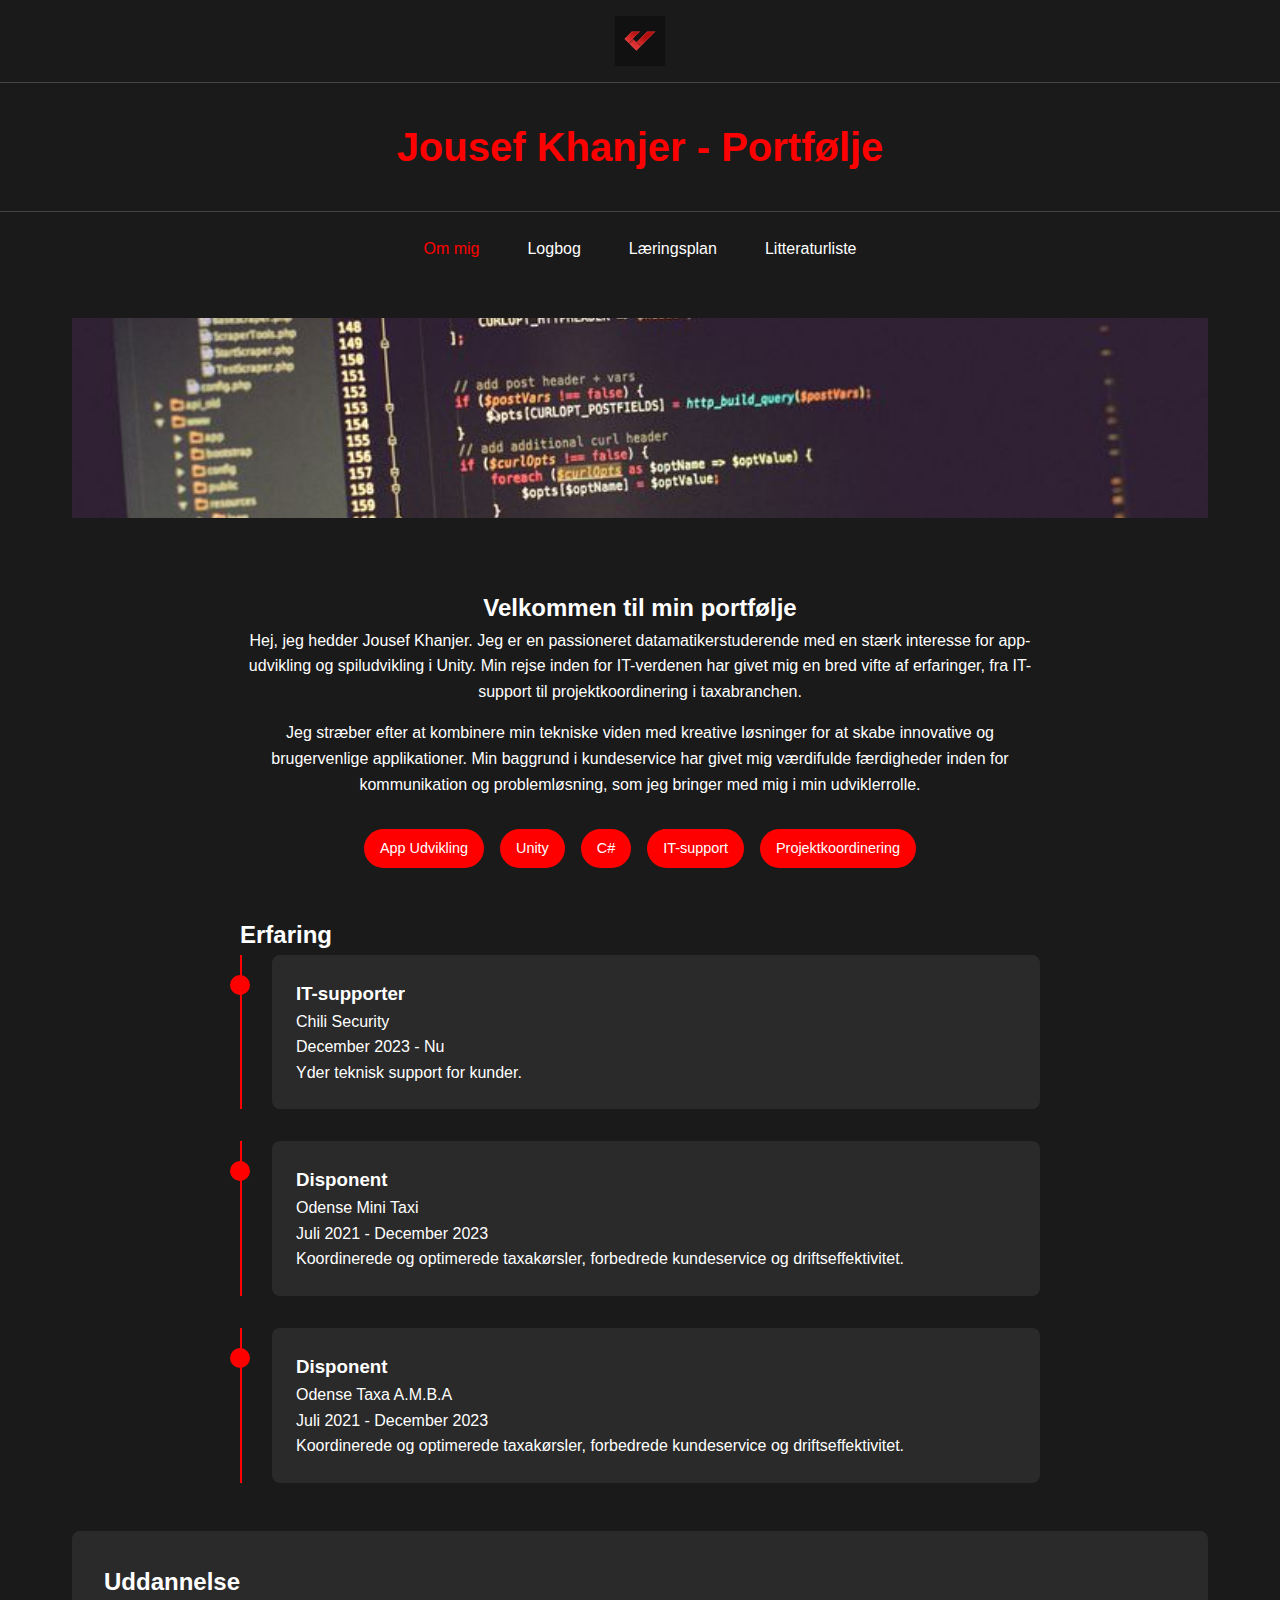
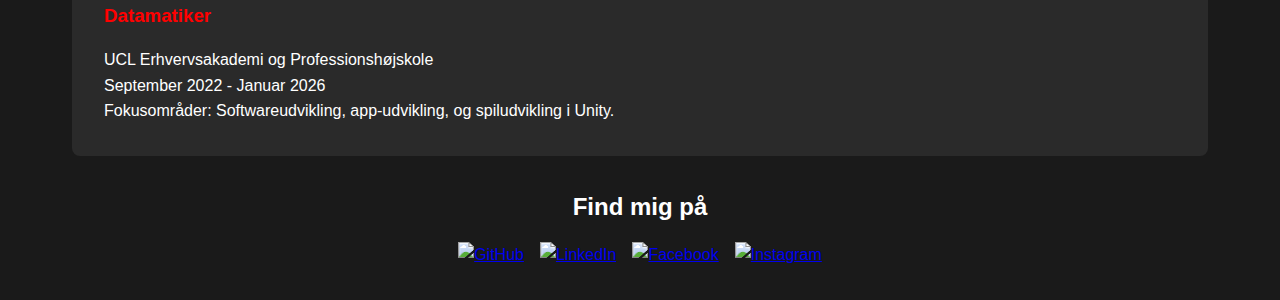
==== index.html @ c381869a "Update to HTML, CSS & JS" ====
<!DOCTYPE html>
<html lang="da">
<head>
    <meta charset="UTF-8">
    <meta name="viewport" content="width=device-width, initial-scale=1.0">
    <title>Jousef Khanjer - Portfølje</title>
    <link rel="stylesheet" href="styles.css">
</head>
<body>
    <header>
        <img src="images/JooMooLogo2.png" alt="V5 Logo" class="logo">
    </header>

    <h1 class="portfolio-title">Jousef Khanjer - Portfølje</h1>

    <nav>
        <a href="index.html" class="tab-btn active">Om mig</a>
        <a href="logbog.html" class="tab-btn">Logbog</a>
        <a href="laeringsplan.html" class="tab-btn">Læringsplan</a>
        <a href="litteraturliste.html" class="tab-btn">Litteraturliste</a>
    </nav>

    <main>
        <section id="om-mig" class="tab-content active">
            <img src="images/header-image.jpg" alt="Om mig header" class="header-image">
            
            <div class="introduction">
                <h2>Velkommen til min portfølje</h2>
                <p>Hej, jeg hedder Jousef Khanjer. Jeg er en passioneret datamatikerstuderende med en stærk interesse for app-udvikling og spiludvikling i Unity. Min rejse inden for IT-verdenen har givet mig en bred vifte af erfaringer, fra IT-support til projektkoordinering i taxabranchen.</p>
                <p>Jeg stræber efter at kombinere min tekniske viden med kreative løsninger for at skabe innovative og brugervenlige applikationer. Min baggrund i kundeservice har givet mig værdifulde færdigheder inden for kommunikation og problemløsning, som jeg bringer med mig i min udviklerrolle.</p>
                
                <div class="skills-list">
                    <span class="skill-tag">App Udvikling</span>
                    <span class="skill-tag">Unity</span>
                    <span class="skill-tag">C#</span>
                    <span class="skill-tag">IT-support</span>
                    <span class="skill-tag">Projektkoordinering</span>
                </div>
            </div>

            <div class="experience-timeline">
                <h2>Erfaring</h2>
                
                <div class="timeline-item">
                    <div class="timeline-content">
                        <h3>IT-supporter</h3>
                        <p>Chili Security</p>
                        <p>December 2023 - Nu</p>
                        <p>Yder teknisk support for kunder.</p>
                    </div>
                </div>

                <div class="timeline-item">
                    <div class="timeline-content">
                        <h3>Disponent</h3>
                        <p>Odense Mini Taxi</p>
                        <p>Juli 2021 - December 2023</p>
                        <p>Koordinerede og optimerede taxakørsler, forbedrede kundeservice og driftseffektivitet.</p>
                    </div>
                </div>

                <div class="timeline-item">
                    <div class="timeline-content">
                        <h3>Disponent</h3>
                        <p>Odense Taxa A.M.B.A</p>
                        <p>Juli 2021 - December 2023</p>
                        <p>Koordinerede og optimerede taxakørsler, forbedrede kundeservice og driftseffektivitet.</p>
                    </div>
                </div>
            </div>

            <div class="education-card">
                <h2>Uddannelse</h2>
                <h3>Datamatiker</h3>
                <p>UCL Erhvervsakademi og Professionshøjskole</p>
                <p>September 2022 - Januar 2026</p>
                <p>Fokusområder: Softwareudvikling, app-udvikling, og spiludvikling i Unity.</p>
            </div>

            <div id="social-links">
                <h2>Find mig på</h2>
                <div class="social-icons">
                    <a href="https://github.com" target="_blank"><img src="images/github-logo.jpeg" alt="GitHub"></a>
                    <a href="https://linkedin.com" target="_blank"><img src="images/linkedin-logo.jpeg" alt="LinkedIn"></a>
                    <a href="https://facebook.com" target="_blank"><img src="images/facebook-logo.jpeg" alt="Facebook"></a>
                    <a href="https://instagram.com" target="_blank"><img src="images/instagram-logo.jpeg" alt="Instagram"></a>
                </div>
            </div>
        </section>
    </main>

    <script src="script.js"></script>
</body>
</html>
---- styles.css ----
:root {
    --primary-color: #ff0000;
    --text-color: #fff;
    --bg-color: #1a1a1a;
    --nav-hover: #2a2a2a;
    --border-color: #444;
  }
  
  * {
    margin: 0;
    padding: 0;
    box-sizing: border-box;
  }
  
  body {
    font-family: "Arial", sans-serif;
    background-color: var(--bg-color);
    color: var(--text-color);
    line-height: 1.6;
  }
  
  /* Header Styles */
  header {
    padding: 1rem;
    display: flex;
    justify-content: center;
    align-items: center;
    border-bottom: 1px solid var(--border-color);
  }
  
  .logo {
    height: 50px;
    width: auto;
  }
  
  /* Navigation Styles */
  nav {
    display: flex;
    gap: 1rem;
    padding: 1rem;
    justify-content: center;
    background-color: var(--bg-color);
  }
  
  nav a {
    padding: 0.5rem 1rem;
    text-decoration: none;
    color: var(--text-color);
    transition: 0.3s;
  }
  
  nav a:hover {
    background-color: var(--nav-hover);
  }
  
  nav a.active {
    color: var(--primary-color);
  }
  
  /* Content Styles */
  .tab-content {
    display: none;
    padding: 2rem;
    max-width: 1200px;
    margin: 0 auto;
  }
  
  .tab-content.active {
    display: block;
  }
  
  .header-image {
    width: 100%;
    height: 200px;
    object-fit: cover;
    margin-bottom: 2rem;
  }
  
  /* Logbog Styles */
  .logbog-container {
    display: grid;
    grid-template-columns: 1fr 1px 1fr;
    gap: 2rem;
  }
  
  .divider {
    background-color: var(--border-color);
  }
  
  .sprint-container {
    display: flex;
    flex-wrap: wrap;
    justify-content: center;
    gap: 2rem;
    padding: 2rem;
  }
  
  .sprint-box {
    width: 200px;
    text-align: center;
    padding: 1.5rem;
    border-radius: 8px;
    box-shadow: 0 2px 8px rgba(0, 0, 0, 0.1);
    background-color: var(--nav-hover);
  }
  
  .sprint-box img {
    width: 100%;
    height: 120px;
    object-fit: cover;
    border-radius: 4px;
    margin-bottom: 1rem;
  }
  
  .sprint-box p {
    color: var(--text-color);
    margin-top: 0.5rem;
    font-size: 0.9rem;
  }
  
  /* Experience Timeline */
  .experience-timeline {
    max-width: 800px;
    margin: 3rem auto;
  }
  
  .timeline-item {
    display: grid;
    grid-template-columns: 1fr;
    gap: 1rem;
    margin-bottom: 2rem;
    padding-left: 2rem;
    position: relative;
  }
  
  .timeline-item::before {
    content: "";
    position: absolute;
    left: 0;
    top: 0;
    bottom: 0;
    width: 2px;
    background-color: var(--primary-color);
  }
  
  .timeline-content {
    background-color: var(--nav-hover);
    padding: 1.5rem;
    border-radius: 8px;
  }
  
  .timeline-content::before {
    content: "";
    position: absolute;
    left: -10px;
    top: 20px;
    width: 20px;
    height: 20px;
    background-color: var(--primary-color);
    border-radius: 50%;
  }
  
  /* Education Card */
  .education-card {
    background-color: var(--nav-hover);
    padding: 2rem;
    border-radius: 8px;
    margin: 2rem 0;
  }
  
  .education-card h3 {
    color: var(--primary-color);
    margin-bottom: 1rem;
  }
  
  /* Portfolio Title */
  .portfolio-title {
    text-align: center;
    padding: 2rem 0;
    font-size: 2.5rem;
    color: var(--primary-color);
    background-color: var(--bg-color);
    border-bottom: 1px solid var(--border-color);
  }
  
  /* Introduction */
  .introduction {
    max-width: 800px;
    margin: 2rem auto;
    text-align: center;
  }
  
  .introduction p {
    margin-bottom: 1rem;
  }
  
  .skills-list {
    display: flex;
    flex-wrap: wrap;
    justify-content: center;
    gap: 1rem;
    margin-top: 2rem;
  }
  
  .skill-tag {
    background-color: var(--primary-color);
    color: white;
    padding: 0.5rem 1rem;
    border-radius: 20px;
    font-size: 0.9rem;
  }
  
  /* Modal Styles */
  .modal {
    display: none;
    position: fixed;
    top: 0;
    left: 0;
    width: 100%;
    height: 100%;
    background-color: rgba(0, 0, 0, 0.5);
    justify-content: center;
    align-items: center;
  }
  
  .modal-content {
    background-color: var(--bg-color);
    padding: 2rem;
    border-radius: 8px;
    max-width: 500px;
    width: 90%;
    position: relative;
  }
  
  .close-modal {
    position: absolute;
    top: 1rem;
    right: 1rem;
    cursor: pointer;
    background: none;
    border: none;
    color: var(--text-color);
    font-size: 1.5rem;
  }
  
  /* Social Links Styles */
  #social-links {
    text-align: center;
    margin-top: 2rem;
  }
  
  .social-icons {
    display: flex;
    justify-content: center;
    gap: 1rem;
    margin-top: 1rem;
  }
  
  .social-icons img {
    width: 40px;
    height: 40px;
    transition: transform 0.3s;
  }
  
  .social-icons img:hover {
    transform: scale(1.1);
  }
  
  /* ... (keep existing styles) ... */

/* Logbog Styles */
.logbog-container {
    display: flex;
    gap: 2rem;
}

.logbog-section {
    flex: 1;
}

.logbog-divider {
    width: 1px;
    background-color: var(--border-color);
}

.sprint-container {
    display: grid;
    grid-template-columns: repeat(auto-fill, minmax(150px, 1fr));
    gap: 1rem;
    margin-top: 1rem;
}

.sprint-box {
    background-color: var(--nav-hover);
    padding: 1rem;
    border-radius: 4px;
    text-align: center;
    cursor: pointer;
    transition: all 0.3s ease;
}

.sprint-box:hover {
    transform: translateY(-5px);
    box-shadow: 0 5px 15px rgba(0, 0, 0, 0.3);
}

.sprint-box h3 {
    margin-bottom: 0.5rem;
}

/* Modal Styles */
.modal {
    display: none;
    position: fixed;
    z-index: 1;
    left: 0;
    top: 0;
    width: 100%;
    height: 100%;
    background-color: rgba(0, 0, 0, 0.5);
}

.modal-content {
    background-color: var(--bg-color);
    margin: 15% auto;
    padding: 20px;
    border: 1px solid var(--border-color);
    width: 80%;
    max-width: 600px;
}

.close-modal {
    color: var(--text-color);
    float: right;
    font-size: 28px;
    font-weight: bold;
    cursor: pointer;
}

.close-modal:hover {
    color: var(--primary-color);
}
  
:root {
    --primary-color: #ff0000;
    --text-color: #fff;
    --bg-color: #1a1a1a;
    --nav-hover: #2a2a2a;
    --border-color: #444;
}

* {
    margin: 0;
    padding: 0;
    box-sizing: border-box;
}

body {
    font-family: "Arial", sans-serif;
    background-color: var(--bg-color);
    color: var(--text-color);
    line-height: 1.6;
}

/* Header Styles */
header {
    padding: 1rem;
    display: flex;
    justify-content: center;
    align-items: center;
    border-bottom: 1px solid var(--border-color);
}

.logo {
    height: 50px;
    width: auto;
}

/* Navigation Styles */
nav {
    display: flex;
    gap: 1rem;
    padding: 1rem;
    justify-content: center;
    background-color: var(--bg-color);
}

nav a {
    padding: 0.5rem 1rem;
    text-decoration: none;
    color: var(--text-color);
    transition: 0.3s;
}

nav a:hover {
    background-color: var(--nav-hover);
}

nav a.active {
    color: var(--primary-color);
}

/* Content Styles */
.tab-content {
    display: none;
    padding: 2rem;
    max-width: 1200px;
    margin: 0 auto;
}

.tab-content.active {
    display: block;
}

.header-image {
    width: 100%;
    height: 200px;
    object-fit: cover;
    margin-bottom: 2rem;
}

/* Logbog Styles */
.logbog-container {
    display: flex;
    gap: 2rem;
}

.logbog-section {
    flex: 1;
}

.logbog-divider {
    width: 1px;
    background-color: var(--border-color);
}

.sprint-container {
    display: grid;
    grid-template-columns: repeat(auto-fill, minmax(150px, 1fr));
    gap: 1rem;
    margin-top: 1rem;
}

.sprint-box {
    background-color: var(--nav-hover);
    padding: 1rem;
    border-radius: 4px;
    text-align: center;
    cursor: pointer;
    transition: all 0.3s ease;
}

.sprint-box:hover {
    transform: translateY(-5px);
    box-shadow: 0 5px 15px rgba(0, 0, 0, 0.3);
}

.sprint-box h3 {
    margin-bottom: 0.5rem;
}

/* Modal Styles */
.modal {
    display: none;
    position: fixed;
    z-index: 1;
    left: 0;
    top: 0;
    width: 100%;
    height: 100%;
    background-color: rgba(0, 0, 0, 0.5);
}

.modal-content {
    background-color: var(--bg-color);
    margin: 15% auto;
    padding: 20px;
    border: 1px solid var(--border-color);
    width: 80%;
    max-width: 600px;
}

.close-modal {
    color: var(--text-color);
    float: right;
    font-size: 28px;
    font-weight: bold;
    cursor: pointer;
}

.close-modal:hover {
    color: var(--primary-color);
}

/* Portfolio Title */
.portfolio-title {
    text-align: center;
    padding: 2rem 0;
    font-size: 2.5rem;
    color: var(--primary-color);
    background-color: var(--bg-color);
    border-bottom: 1px solid var(--border-color);
}

/* Keep other existing styles */
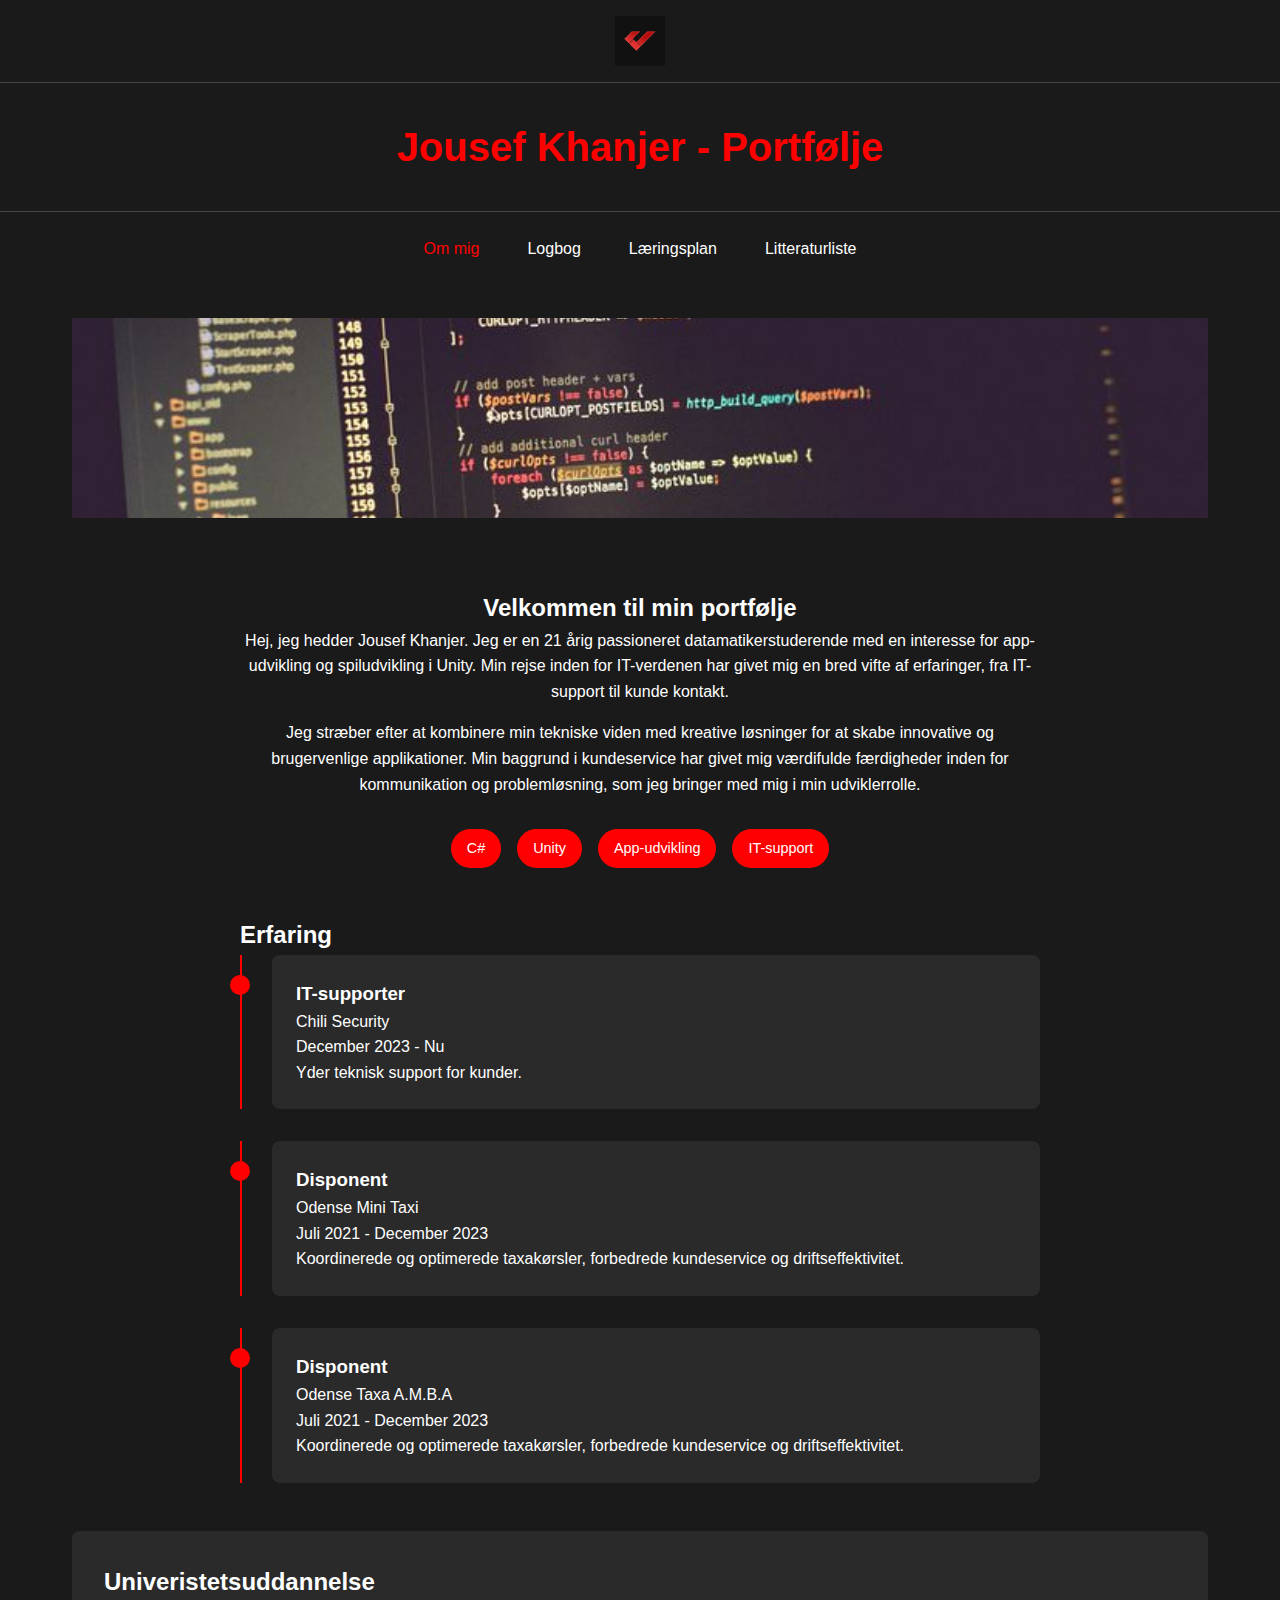
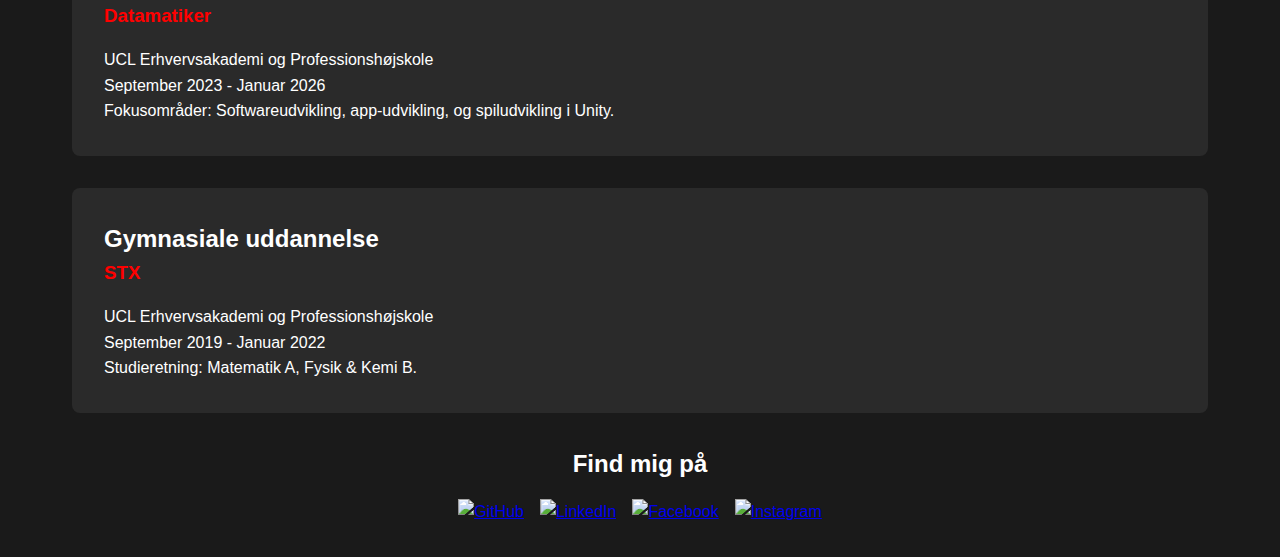
==== commit 88d76f1a: "Updated index" ====
--- a/index.html
+++ b/index.html
@@ -26,15 +26,14 @@
             
             <div class="introduction">
                 <h2>Velkommen til min portfølje</h2>
-                <p>Hej, jeg hedder Jousef Khanjer. Jeg er en passioneret datamatikerstuderende med en stærk interesse for app-udvikling og spiludvikling i Unity. Min rejse inden for IT-verdenen har givet mig en bred vifte af erfaringer, fra IT-support til projektkoordinering i taxabranchen.</p>
+                <p>Hej, jeg hedder Jousef Khanjer. Jeg er en 21 årig passioneret datamatikerstuderende med en interesse for app-udvikling og spiludvikling i Unity. Min rejse inden for IT-verdenen har givet mig en bred vifte af erfaringer, fra IT-support til kunde kontakt.</p>
                 <p>Jeg stræber efter at kombinere min tekniske viden med kreative løsninger for at skabe innovative og brugervenlige applikationer. Min baggrund i kundeservice har givet mig værdifulde færdigheder inden for kommunikation og problemløsning, som jeg bringer med mig i min udviklerrolle.</p>
                 
                 <div class="skills-list">
-                    <span class="skill-tag">App Udvikling</span>
+                    <span class="skill-tag">C#</span>
                     <span class="skill-tag">Unity</span>
-                    <span class="skill-tag">C#</span>
+                    <span class="skill-tag">App-udvikling</span>
                     <span class="skill-tag">IT-support</span>
-                    <span class="skill-tag">Projektkoordinering</span>
                 </div>
             </div>
 
@@ -70,11 +69,19 @@
             </div>
 
             <div class="education-card">
-                <h2>Uddannelse</h2>
+                <h2>Univeristetsuddannelse</h2>
                 <h3>Datamatiker</h3>
                 <p>UCL Erhvervsakademi og Professionshøjskole</p>
-                <p>September 2022 - Januar 2026</p>
+                <p>September 2023 - Januar 2026</p>
                 <p>Fokusområder: Softwareudvikling, app-udvikling, og spiludvikling i Unity.</p>
+            </div>
+
+			<div class="education-card">
+                <h2>Gymnasiale uddannelse</h2>
+                <h3>STX</h3>
+                <p>UCL Erhvervsakademi og Professionshøjskole</p>
+                <p>September 2019 - Januar 2022</p>
+                <p>Studieretning: Matematik A, Fysik & Kemi B.</p>
             </div>
 
             <div id="social-links">
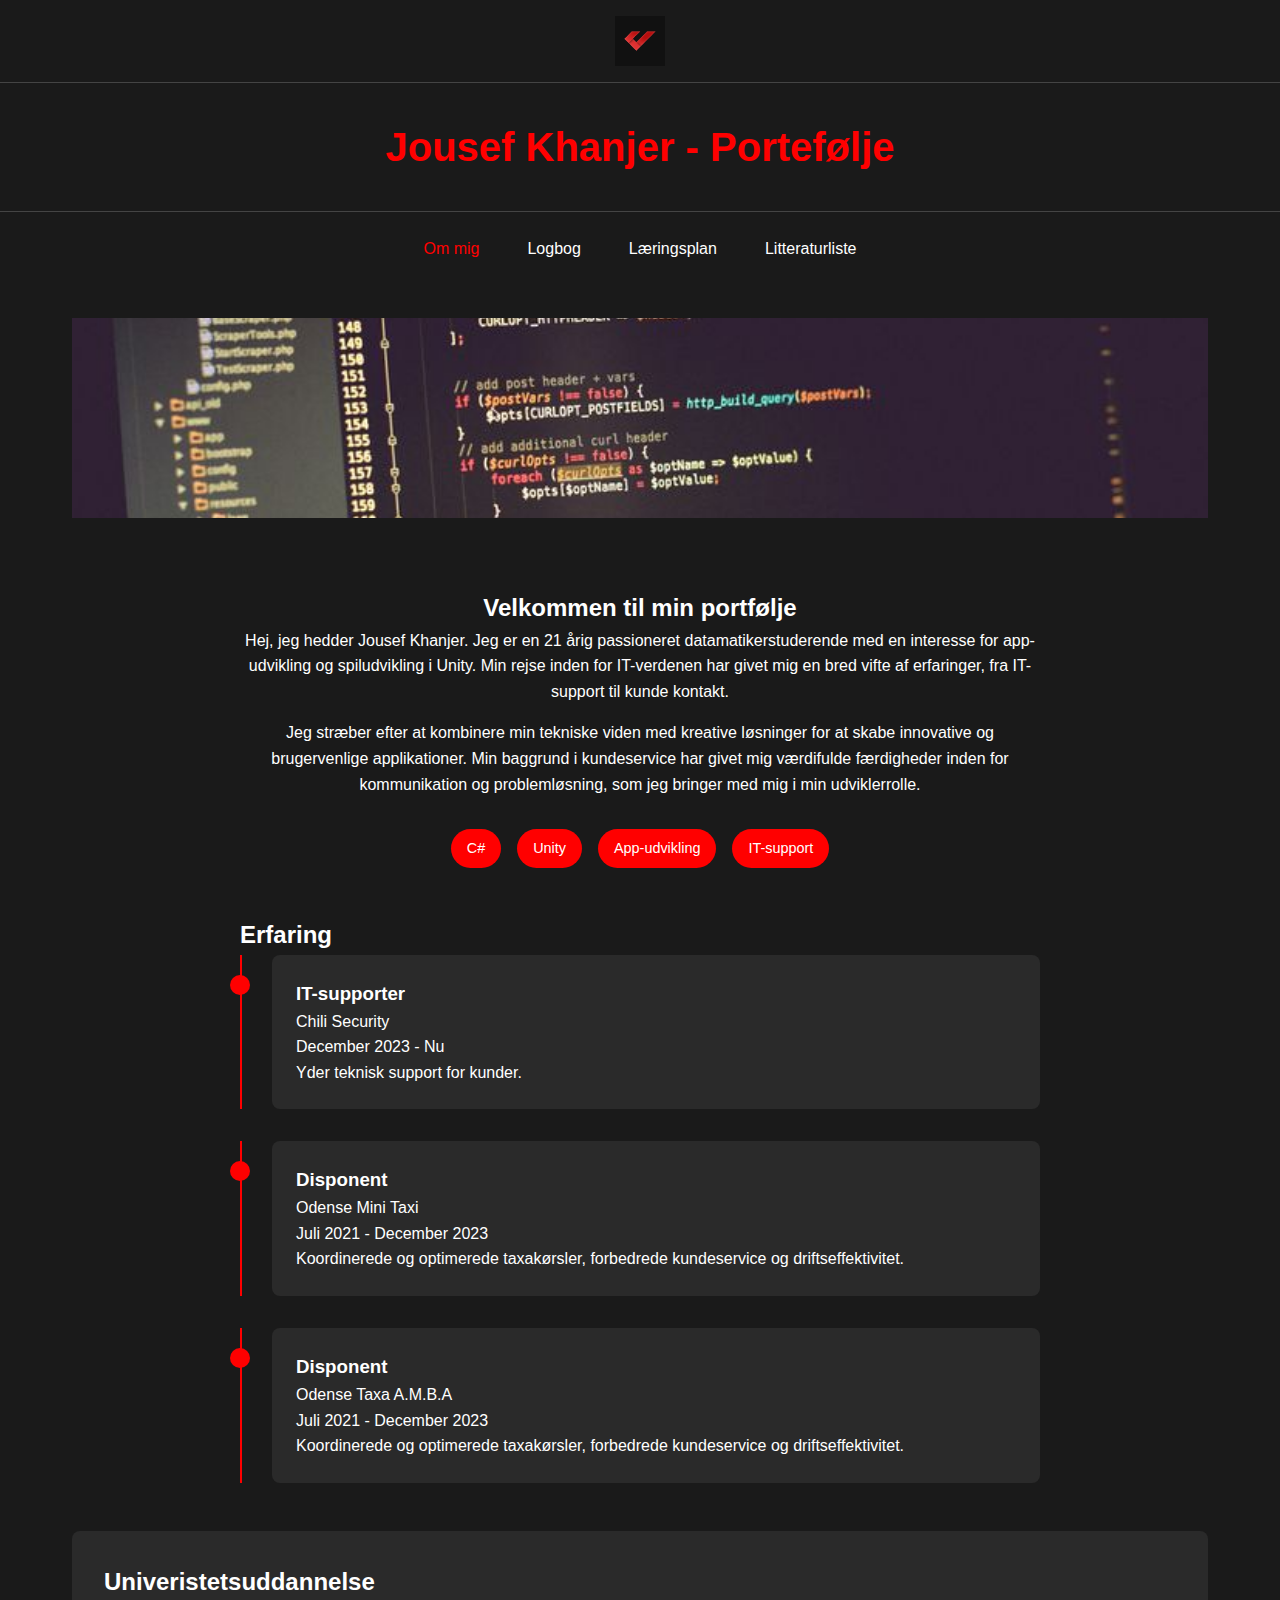
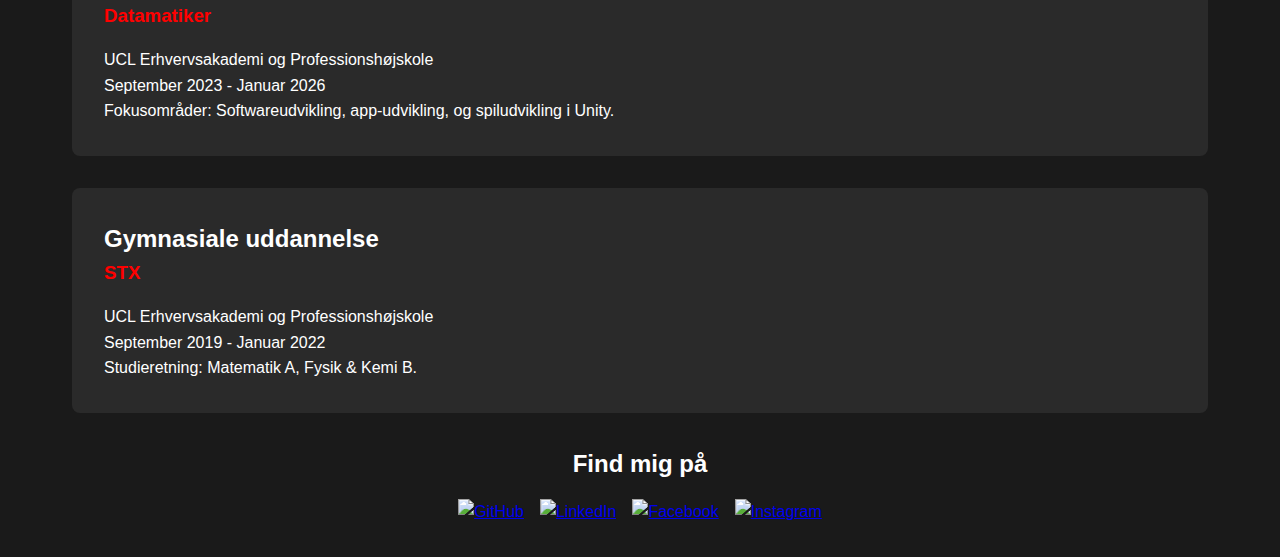
==== commit 7e070570: "Edits" ====
--- a/index.html
+++ b/index.html
@@ -3,7 +3,6 @@
 <head>
     <meta charset="UTF-8">
     <meta name="viewport" content="width=device-width, initial-scale=1.0">
-    <title>Jousef Khanjer - Portfølje</title>
     <link rel="stylesheet" href="styles.css">
 </head>
 <body>
@@ -11,7 +10,7 @@
         <img src="images/JooMooLogo2.png" alt="V5 Logo" class="logo">
     </header>
 
-    <h1 class="portfolio-title">Jousef Khanjer - Portfølje</h1>
+    <h1 class="portfolio-title">Jousef Khanjer - Portefølje</h1>
 
     <nav>
         <a href="index.html" class="tab-btn active">Om mig</a>
--- a/styles.css
+++ b/styles.css
@@ -19,45 +19,56 @@
     line-height: 1.6;
   }
   
-  /* Header Styles */
-  header {
-    padding: 1rem;
-    display: flex;
-    justify-content: center;
-    align-items: center;
-    border-bottom: 1px solid var(--border-color);
-  }
-  
-  .logo {
-    height: 50px;
-    width: auto;
-  }
-  
-  /* Navigation Styles */
-  nav {
-    display: flex;
-    gap: 1rem;
-    padding: 1rem;
-    justify-content: center;
-    background-color: var(--bg-color);
-  }
-  
-  nav a {
-    padding: 0.5rem 1rem;
-    text-decoration: none;
-    color: var(--text-color);
-    transition: 0.3s;
-  }
-  
-  nav a:hover {
-    background-color: var(--nav-hover);
-  }
-  
-  nav a.active {
-    color: var(--primary-color);
-  }
-  
-  /* Content Styles */
+
+/* Header Styles */
+header {
+  padding: 1rem;
+  display: flex;
+  justify-content: center;
+  align-items: center;
+  border-bottom: 1px solid var(--border-color);
+}
+
+.logo {
+  height: 50px;
+  width: auto;
+}
+
+/* Portfolio Title */
+.portfolio-title {
+  text-align: center;
+  padding: 2rem 0;
+  font-size: 2.5rem;
+  color: var(--primary-color);
+  background-color: var(--bg-color);
+  border-bottom: 1px solid var(--border-color);
+}
+
+/* Navigation Styles */
+nav {
+  display: flex;
+  gap: 1rem;
+  padding: 1rem;
+  justify-content: center;
+  background-color: var(--bg-color);
+}
+
+nav a {
+  padding: 0.5rem 1rem;
+  text-decoration: none;
+  color: var(--text-color);
+  transition: 0.3s;
+}
+
+nav a:hover {
+  background-color: var(--nav-hover);
+}
+
+nav a.active {
+  color: var(--primary-color);
+}
+ 
+/* Content Styles */
   .tab-content {
     display: none;
     padding: 2rem;
@@ -76,47 +87,32 @@
     margin-bottom: 2rem;
   }
   
-  /* Logbog Styles */
-  .logbog-container {
-    display: grid;
-    grid-template-columns: 1fr 1px 1fr;
-    gap: 2rem;
-  }
-  
-  .divider {
-    background-color: var(--border-color);
-  }
-  
-  .sprint-container {
-    display: flex;
-    flex-wrap: wrap;
-    justify-content: center;
-    gap: 2rem;
-    padding: 2rem;
-  }
-  
-  .sprint-box {
-    width: 200px;
-    text-align: center;
-    padding: 1.5rem;
-    border-radius: 8px;
-    box-shadow: 0 2px 8px rgba(0, 0, 0, 0.1);
-    background-color: var(--nav-hover);
-  }
-  
-  .sprint-box img {
-    width: 100%;
-    height: 120px;
-    object-fit: cover;
-    border-radius: 4px;
-    margin-bottom: 1rem;
-  }
-  
-  .sprint-box p {
-    color: var(--text-color);
-    margin-top: 0.5rem;
-    font-size: 0.9rem;
-  }
+    /* Introduction */
+    .introduction {
+      max-width: 800px;
+      margin: 2rem auto;
+      text-align: center;
+    }
+    
+    .introduction p {
+      margin-bottom: 1rem;
+    }
+    
+    .skills-list {
+      display: flex;
+      flex-wrap: wrap;
+      justify-content: center;
+      gap: 1rem;
+      margin-top: 2rem;
+    }
+    
+    .skill-tag {
+      background-color: var(--primary-color);
+      color: white;
+      padding: 0.5rem 1rem;
+      border-radius: 20px;
+      font-size: 0.9rem;
+    }
   
   /* Experience Timeline */
   .experience-timeline {
@@ -173,76 +169,6 @@
     margin-bottom: 1rem;
   }
   
-  /* Portfolio Title */
-  .portfolio-title {
-    text-align: center;
-    padding: 2rem 0;
-    font-size: 2.5rem;
-    color: var(--primary-color);
-    background-color: var(--bg-color);
-    border-bottom: 1px solid var(--border-color);
-  }
-  
-  /* Introduction */
-  .introduction {
-    max-width: 800px;
-    margin: 2rem auto;
-    text-align: center;
-  }
-  
-  .introduction p {
-    margin-bottom: 1rem;
-  }
-  
-  .skills-list {
-    display: flex;
-    flex-wrap: wrap;
-    justify-content: center;
-    gap: 1rem;
-    margin-top: 2rem;
-  }
-  
-  .skill-tag {
-    background-color: var(--primary-color);
-    color: white;
-    padding: 0.5rem 1rem;
-    border-radius: 20px;
-    font-size: 0.9rem;
-  }
-  
-  /* Modal Styles */
-  .modal {
-    display: none;
-    position: fixed;
-    top: 0;
-    left: 0;
-    width: 100%;
-    height: 100%;
-    background-color: rgba(0, 0, 0, 0.5);
-    justify-content: center;
-    align-items: center;
-  }
-  
-  .modal-content {
-    background-color: var(--bg-color);
-    padding: 2rem;
-    border-radius: 8px;
-    max-width: 500px;
-    width: 90%;
-    position: relative;
-  }
-  
-  .close-modal {
-    position: absolute;
-    top: 1rem;
-    right: 1rem;
-    cursor: pointer;
-    background: none;
-    border: none;
-    color: var(--text-color);
-    font-size: 1.5rem;
-  }
-  
   /* Social Links Styles */
   #social-links {
     text-align: center;
@@ -265,8 +191,6 @@
   .social-icons img:hover {
     transform: scale(1.1);
   }
-  
-  /* ... (keep existing styles) ... */
 
 /* Logbog Styles */
 .logbog-container {
@@ -289,217 +213,3 @@
     gap: 1rem;
     margin-top: 1rem;
 }
-
-.sprint-box {
-    background-color: var(--nav-hover);
-    padding: 1rem;
-    border-radius: 4px;
-    text-align: center;
-    cursor: pointer;
-    transition: all 0.3s ease;
-}
-
-.sprint-box:hover {
-    transform: translateY(-5px);
-    box-shadow: 0 5px 15px rgba(0, 0, 0, 0.3);
-}
-
-.sprint-box h3 {
-    margin-bottom: 0.5rem;
-}
-
-/* Modal Styles */
-.modal {
-    display: none;
-    position: fixed;
-    z-index: 1;
-    left: 0;
-    top: 0;
-    width: 100%;
-    height: 100%;
-    background-color: rgba(0, 0, 0, 0.5);
-}
-
-.modal-content {
-    background-color: var(--bg-color);
-    margin: 15% auto;
-    padding: 20px;
-    border: 1px solid var(--border-color);
-    width: 80%;
-    max-width: 600px;
-}
-
-.close-modal {
-    color: var(--text-color);
-    float: right;
-    font-size: 28px;
-    font-weight: bold;
-    cursor: pointer;
-}
-
-.close-modal:hover {
-    color: var(--primary-color);
-}
-  
-:root {
-    --primary-color: #ff0000;
-    --text-color: #fff;
-    --bg-color: #1a1a1a;
-    --nav-hover: #2a2a2a;
-    --border-color: #444;
-}
-
-* {
-    margin: 0;
-    padding: 0;
-    box-sizing: border-box;
-}
-
-body {
-    font-family: "Arial", sans-serif;
-    background-color: var(--bg-color);
-    color: var(--text-color);
-    line-height: 1.6;
-}
-
-/* Header Styles */
-header {
-    padding: 1rem;
-    display: flex;
-    justify-content: center;
-    align-items: center;
-    border-bottom: 1px solid var(--border-color);
-}
-
-.logo {
-    height: 50px;
-    width: auto;
-}
-
-/* Navigation Styles */
-nav {
-    display: flex;
-    gap: 1rem;
-    padding: 1rem;
-    justify-content: center;
-    background-color: var(--bg-color);
-}
-
-nav a {
-    padding: 0.5rem 1rem;
-    text-decoration: none;
-    color: var(--text-color);
-    transition: 0.3s;
-}
-
-nav a:hover {
-    background-color: var(--nav-hover);
-}
-
-nav a.active {
-    color: var(--primary-color);
-}
-
-/* Content Styles */
-.tab-content {
-    display: none;
-    padding: 2rem;
-    max-width: 1200px;
-    margin: 0 auto;
-}
-
-.tab-content.active {
-    display: block;
-}
-
-.header-image {
-    width: 100%;
-    height: 200px;
-    object-fit: cover;
-    margin-bottom: 2rem;
-}
-
-/* Logbog Styles */
-.logbog-container {
-    display: flex;
-    gap: 2rem;
-}
-
-.logbog-section {
-    flex: 1;
-}
-
-.logbog-divider {
-    width: 1px;
-    background-color: var(--border-color);
-}
-
-.sprint-container {
-    display: grid;
-    grid-template-columns: repeat(auto-fill, minmax(150px, 1fr));
-    gap: 1rem;
-    margin-top: 1rem;
-}
-
-.sprint-box {
-    background-color: var(--nav-hover);
-    padding: 1rem;
-    border-radius: 4px;
-    text-align: center;
-    cursor: pointer;
-    transition: all 0.3s ease;
-}
-
-.sprint-box:hover {
-    transform: translateY(-5px);
-    box-shadow: 0 5px 15px rgba(0, 0, 0, 0.3);
-}
-
-.sprint-box h3 {
-    margin-bottom: 0.5rem;
-}
-
-/* Modal Styles */
-.modal {
-    display: none;
-    position: fixed;
-    z-index: 1;
-    left: 0;
-    top: 0;
-    width: 100%;
-    height: 100%;
-    background-color: rgba(0, 0, 0, 0.5);
-}
-
-.modal-content {
-    background-color: var(--bg-color);
-    margin: 15% auto;
-    padding: 20px;
-    border: 1px solid var(--border-color);
-    width: 80%;
-    max-width: 600px;
-}
-
-.close-modal {
-    color: var(--text-color);
-    float: right;
-    font-size: 28px;
-    font-weight: bold;
-    cursor: pointer;
-}
-
-.close-modal:hover {
-    color: var(--primary-color);
-}
-
-/* Portfolio Title */
-.portfolio-title {
-    text-align: center;
-    padding: 2rem 0;
-    font-size: 2.5rem;
-    color: var(--primary-color);
-    background-color: var(--bg-color);
-    border-bottom: 1px solid var(--border-color);
-}
-
-/* Keep other existing styles */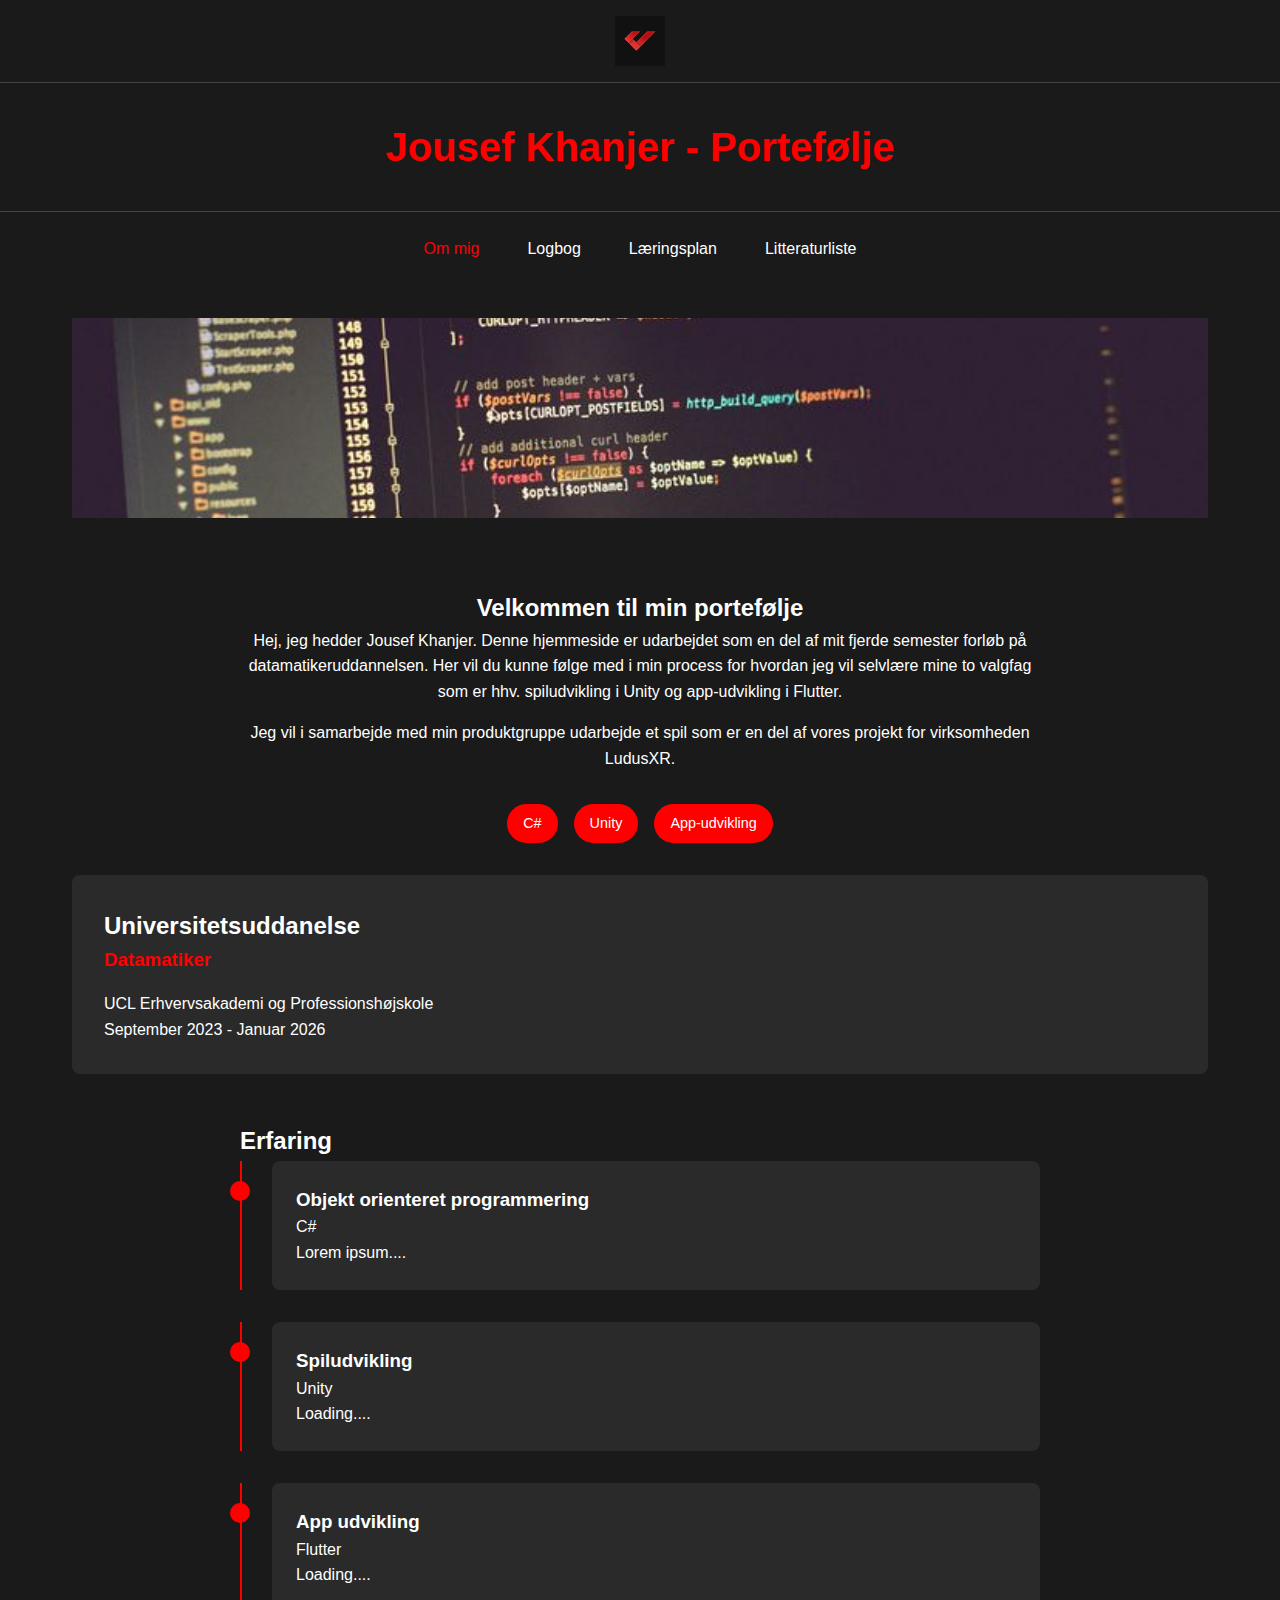
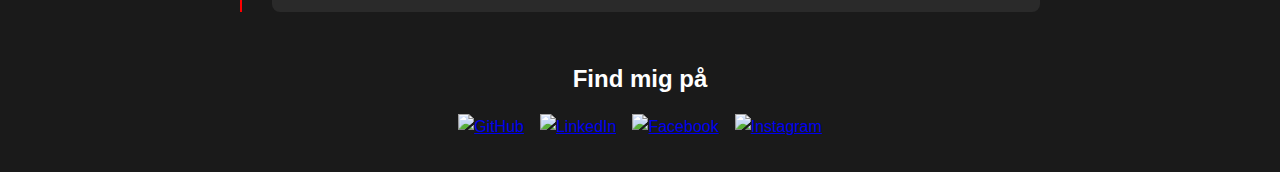
==== commit 8601f894: "Edit index.html" ====
--- a/index.html
+++ b/index.html
@@ -24,63 +24,49 @@
             <img src="images/header-image.jpg" alt="Om mig header" class="header-image">
             
             <div class="introduction">
-                <h2>Velkommen til min portfølje</h2>
-                <p>Hej, jeg hedder Jousef Khanjer. Jeg er en 21 årig passioneret datamatikerstuderende med en interesse for app-udvikling og spiludvikling i Unity. Min rejse inden for IT-verdenen har givet mig en bred vifte af erfaringer, fra IT-support til kunde kontakt.</p>
-                <p>Jeg stræber efter at kombinere min tekniske viden med kreative løsninger for at skabe innovative og brugervenlige applikationer. Min baggrund i kundeservice har givet mig værdifulde færdigheder inden for kommunikation og problemløsning, som jeg bringer med mig i min udviklerrolle.</p>
-                
+                <h2>Velkommen til min portefølje</h2>
+                <p>Hej, jeg hedder Jousef Khanjer. Denne hjemmeside er udarbejdet som en del af mit fjerde semester forløb på datamatikeruddannelsen. Her vil du kunne følge med i min process for hvordan jeg vil selvlære mine to valgfag som er hhv. spiludvikling i Unity og app-udvikling i Flutter.</p>
+                <p>Jeg vil i samarbejde med min produktgruppe udarbejde et spil som er en del af vores projekt for virksomheden LudusXR. </p>
+
                 <div class="skills-list">
                     <span class="skill-tag">C#</span>
                     <span class="skill-tag">Unity</span>
                     <span class="skill-tag">App-udvikling</span>
-                    <span class="skill-tag">IT-support</span>
                 </div>
             </div>
 
+            <div class="education-card">
+                <h2>Universitetsuddanelse</h2>
+                <h3>Datamatiker</h3>
+                <p>UCL Erhvervsakademi og Professionshøjskole</p>
+                <p>September 2023 - Januar 2026</p>
+            </div>
             <div class="experience-timeline">
                 <h2>Erfaring</h2>
                 
                 <div class="timeline-item">
                     <div class="timeline-content">
-                        <h3>IT-supporter</h3>
-                        <p>Chili Security</p>
-                        <p>December 2023 - Nu</p>
-                        <p>Yder teknisk support for kunder.</p>
+                        <h3>Objekt orienteret programmering</h3>
+                        <p>C#</p>
+                        <p>Lorem ipsum....</p>
                     </div>
                 </div>
 
                 <div class="timeline-item">
                     <div class="timeline-content">
-                        <h3>Disponent</h3>
-                        <p>Odense Mini Taxi</p>
-                        <p>Juli 2021 - December 2023</p>
-                        <p>Koordinerede og optimerede taxakørsler, forbedrede kundeservice og driftseffektivitet.</p>
+                        <h3>Spiludvikling</h3>
+                        <p>Unity</p>
+                        <p>Loading....</p>
                     </div>
                 </div>
 
                 <div class="timeline-item">
                     <div class="timeline-content">
-                        <h3>Disponent</h3>
-                        <p>Odense Taxa A.M.B.A</p>
-                        <p>Juli 2021 - December 2023</p>
-                        <p>Koordinerede og optimerede taxakørsler, forbedrede kundeservice og driftseffektivitet.</p>
+                        <h3>App udvikling</h3>
+                        <p>Flutter</p>
+                        <p>Loading....</p>
                     </div>
                 </div>
-            </div>
-
-            <div class="education-card">
-                <h2>Univeristetsuddannelse</h2>
-                <h3>Datamatiker</h3>
-                <p>UCL Erhvervsakademi og Professionshøjskole</p>
-                <p>September 2023 - Januar 2026</p>
-                <p>Fokusområder: Softwareudvikling, app-udvikling, og spiludvikling i Unity.</p>
-            </div>
-
-			<div class="education-card">
-                <h2>Gymnasiale uddannelse</h2>
-                <h3>STX</h3>
-                <p>UCL Erhvervsakademi og Professionshøjskole</p>
-                <p>September 2019 - Januar 2022</p>
-                <p>Studieretning: Matematik A, Fysik & Kemi B.</p>
             </div>
 
             <div id="social-links">
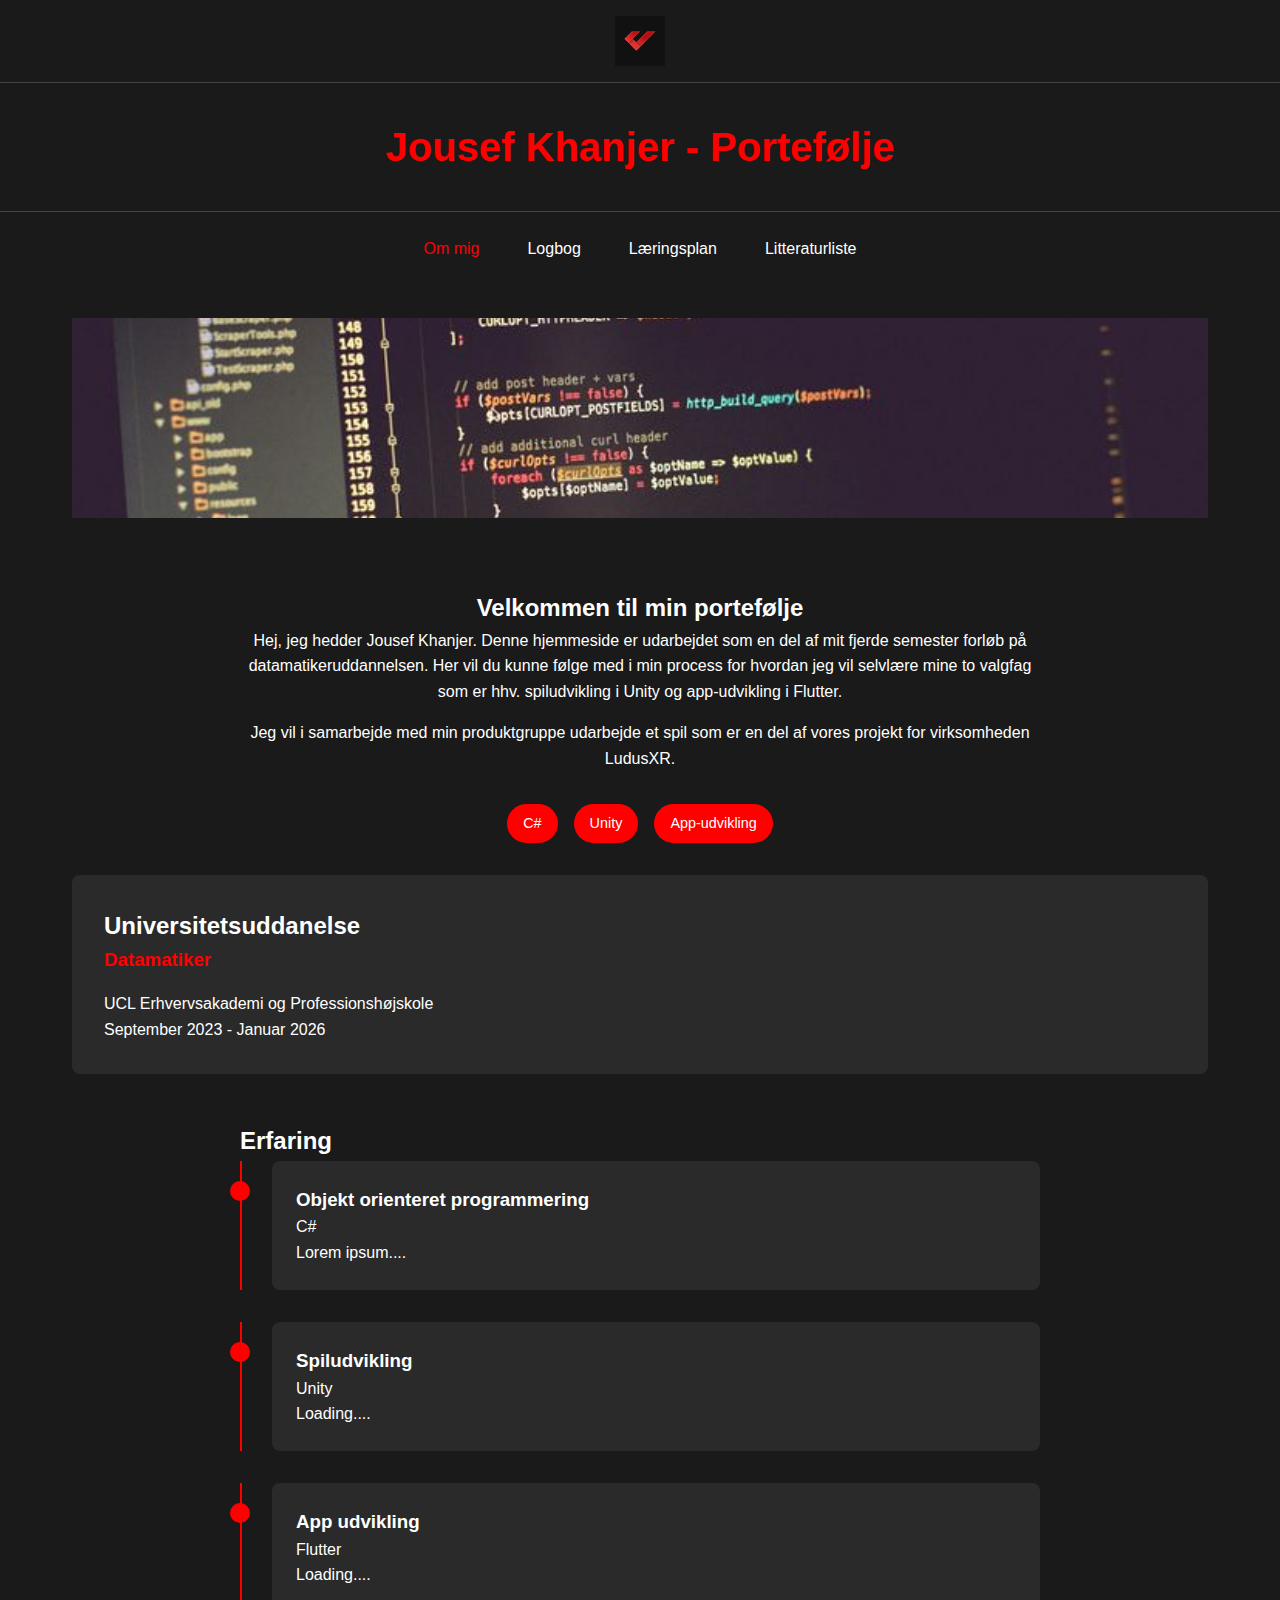
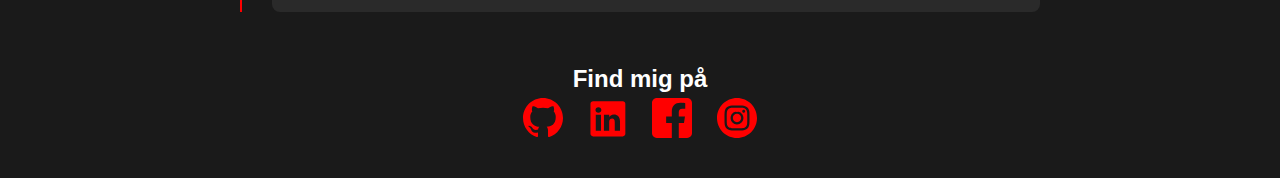
==== commit 677c0bc5: "Logbog, læringsmål og social links" ====
--- a/index.html
+++ b/index.html
@@ -72,10 +72,10 @@
             <div id="social-links">
                 <h2>Find mig på</h2>
                 <div class="social-icons">
-                    <a href="https://github.com" target="_blank"><img src="images/github-logo.jpeg" alt="GitHub"></a>
-                    <a href="https://linkedin.com" target="_blank"><img src="images/linkedin-logo.jpeg" alt="LinkedIn"></a>
-                    <a href="https://facebook.com" target="_blank"><img src="images/facebook-logo.jpeg" alt="Facebook"></a>
-                    <a href="https://instagram.com" target="_blank"><img src="images/instagram-logo.jpeg" alt="Instagram"></a>
+                    <a href="https://github.com" target="_blank"><img src="images/github-logo.svg" alt="GitHub"></a>
+                    <a href="https://linkedin.com" target="_blank"><img src="images/linkedin-logo.svg" alt="LinkedIn"></a>
+                    <a href="https://facebook.com" target="_blank"><img src="images/facebook-logo.svg" alt="Facebook"></a>
+                    <a href="https://instagram.com" target="_blank"><img src="images/instagram-logo.svg" alt="Instagram"></a>
                 </div>
             </div>
         </section>
--- a/styles.css
+++ b/styles.css
@@ -176,40 +176,120 @@
   }
   
   .social-icons {
-    display: flex;
-    justify-content: center;
-    gap: 1rem;
-    margin-top: 1rem;
+    text-align: center; /* Centrerer ikonerne */
+  }
+  
+  .social-icons a {
+    display: inline-block; /* Gør links (og dermed billeder) inline */
+    margin: 0 10px; /* Lidt afstand mellem ikonerne */
   }
   
   .social-icons img {
-    width: 40px;
-    height: 40px;
-    transition: transform 0.3s;
-  }
+    width: 40px; /* Justér størrelse efter behov */
+    height: auto;
+    filter: brightness(0) saturate(100%) invert(19%) sepia(99%) saturate(7434%) hue-rotate(359deg) brightness(100%) contrast(120%);
+  }  
   
   .social-icons img:hover {
     transform: scale(1.1);
   }
 
 /* Logbog Styles */
+/* Add these styles to your existing CSS file */
+
 .logbog-container {
-    display: flex;
-    gap: 2rem;
+  display: grid;
+  grid-template-columns: 1fr 2px 1fr;
+  gap: 2rem;
+  padding: 2rem;
+  max-width: 1400px;
+  margin: 0 auto;
 }
 
 .logbog-section {
-    flex: 1;
+  flex: 1;
+}
+
+.logbog-section h2 {
+  color: var(--primary-color);
+  margin-bottom: 1.5rem;
+  text-align: center;
 }
 
 .logbog-divider {
-    width: 1px;
-    background-color: var(--border-color);
+  width: 2px;
+  background-color: var(--border-color);
 }
 
 .sprint-container {
-    display: grid;
-    grid-template-columns: repeat(auto-fill, minmax(150px, 1fr));
-    gap: 1rem;
-    margin-top: 1rem;
-}
+  display: flex;
+  flex-direction: column;
+  gap: 1rem;
+}
+
+.accordion {
+  background-color: var(--nav-hover);
+  border: 1px solid var(--border-color);
+  border-radius: 8px;
+  overflow: hidden;
+}
+
+.accordion-header {
+  background-color: var(--nav-hover);
+  color: var(--text-color);
+  padding: 1rem;
+  cursor: pointer;
+  display: flex;
+  justify-content: space-between;
+  align-items: center;
+  transition: background-color 0.3s;
+}
+
+.accordion-header:hover {
+  background-color: var(--primary-color);
+}
+
+.accordion-header::after {
+  content: '+';
+  font-size: 1.5rem;
+  font-weight: bold;
+  transition: transform 0.3s;
+}
+
+.accordion.active .accordion-header::after {
+  content: '−';
+}
+
+.accordion-content {
+  display: block; /* Sørger for at indholdet ikke forsvinder */
+  height: 0;
+  overflow: hidden;
+  opacity: 0; /* Gør det usynligt, når det er lukket */
+  transition: height 0.3s ease-out, opacity 0.3s ease-out;
+}
+
+.accordion.active .accordion-content {
+  opacity: 1;
+}
+
+
+.accordion-body {
+  padding: 1.5rem;
+  border-top: 1px solid var(--border-color);
+  line-height: 1.6;
+}
+
+/* Responsive Design */
+@media (max-width: 768px) {
+  .logbog-container {
+      grid-template-columns: 1fr;
+  }
+
+  .logbog-divider {
+      display: none;
+  }
+
+  .logbog-section + .logbog-section {
+      margin-top: 2rem;
+  }
+}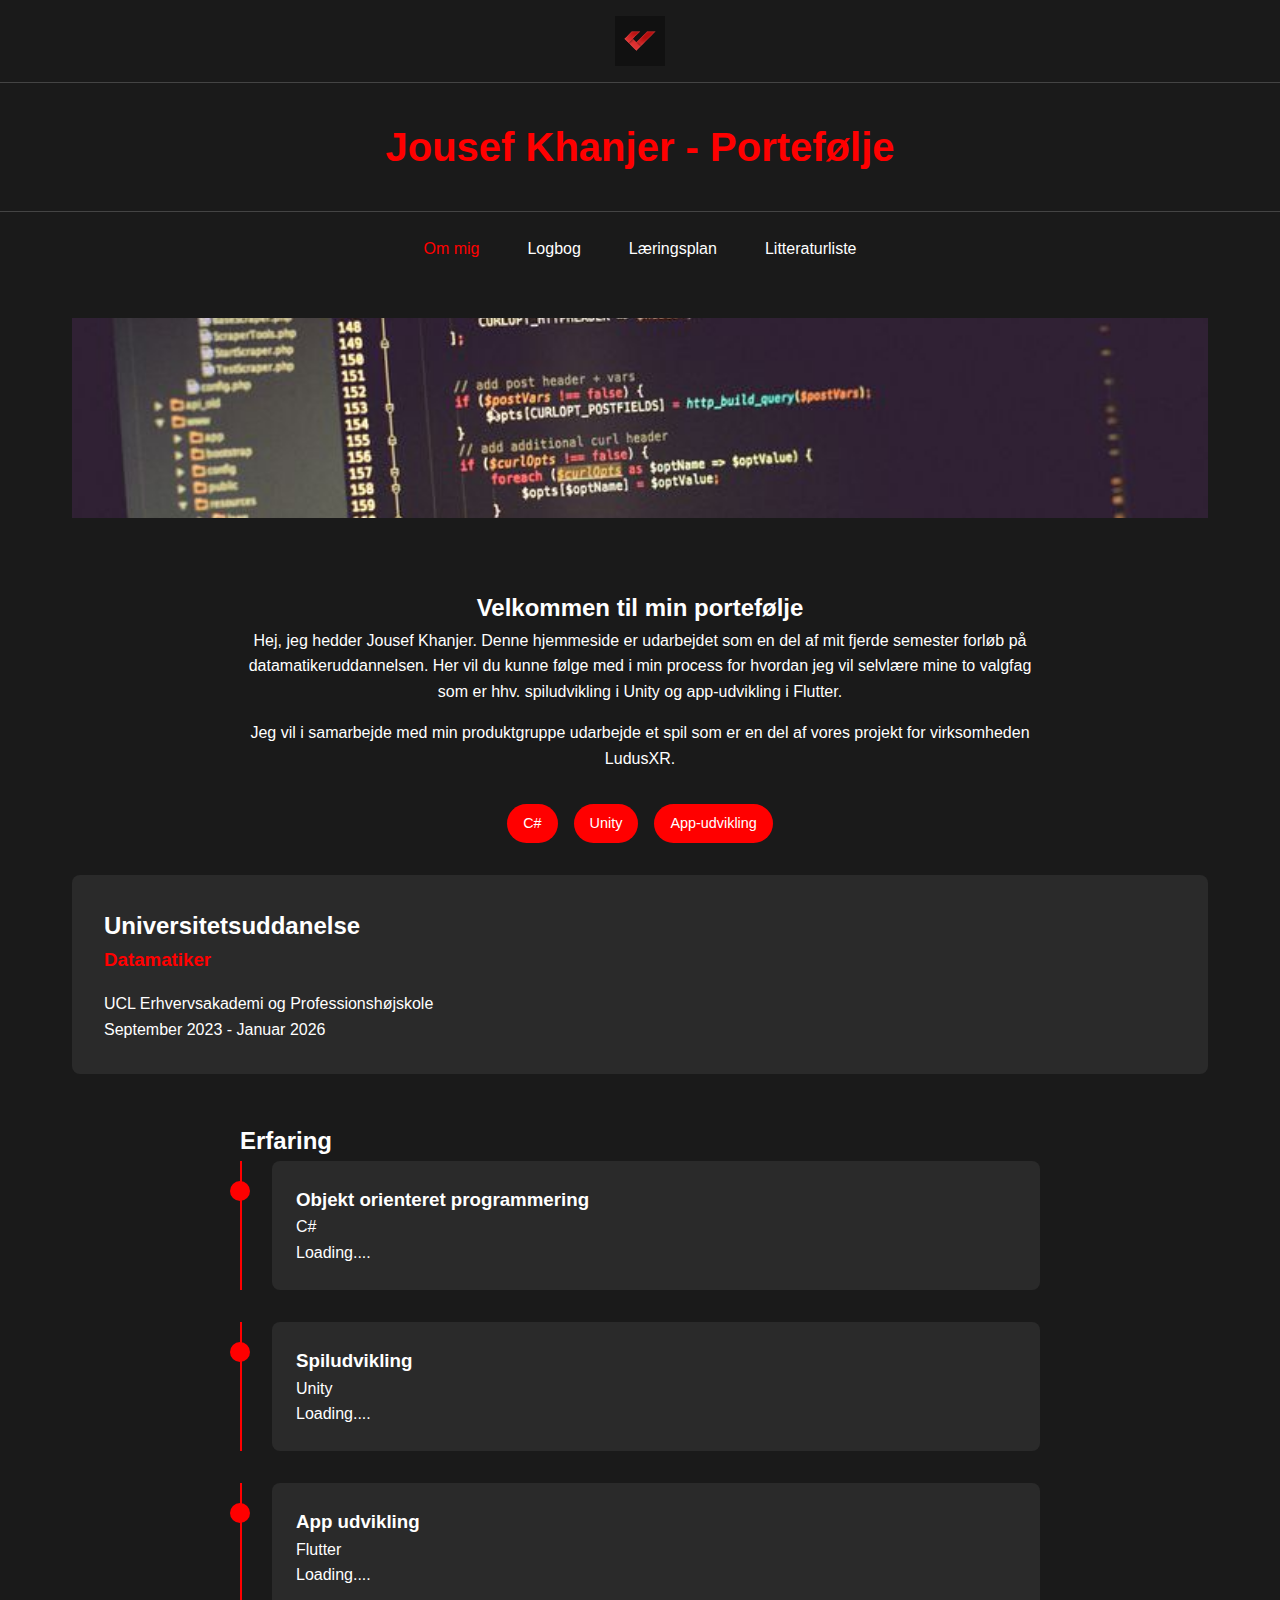
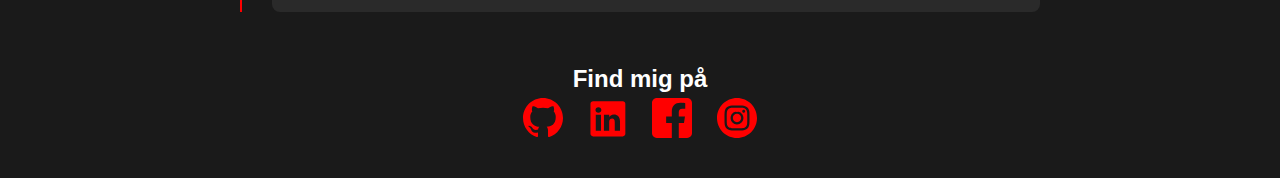
==== commit 6008ff13: "Logbog" ====
--- a/index.html
+++ b/index.html
@@ -48,7 +48,7 @@
                     <div class="timeline-content">
                         <h3>Objekt orienteret programmering</h3>
                         <p>C#</p>
-                        <p>Lorem ipsum....</p>
+                        <p>Loading....</p>
                     </div>
                 </div>
 
--- a/styles.css
+++ b/styles.css
@@ -57,11 +57,12 @@
   padding: 0.5rem 1rem;
   text-decoration: none;
   color: var(--text-color);
-  transition: 0.3s;
+  transition: background-color 0.3s, transform 0.2s ease; /* Animation */
 }
 
 nav a:hover {
-  background-color: var(--nav-hover);
+  background-color: var(--primary-color); /* Fremhæv baggrund */
+  transform: scale(1.05); /* Forstør linket lidt */
 }
 
 nav a.active {
@@ -242,11 +243,11 @@
   display: flex;
   justify-content: space-between;
   align-items: center;
-  transition: background-color 0.3s;
+  transition: background-color 0.3s; /* Fjern hover-effekten */
 }
 
 .accordion-header:hover {
-  background-color: var(--primary-color);
+  background-color: var(--nav-hover); /* Behold samme baggrundsfarve som normalt */
 }
 
 .accordion-header::after {
@@ -279,6 +280,13 @@
   line-height: 1.6;
 }
 
+.logbog-image {
+  width: 400px; /* Justér bredden */
+  height: auto; /* Bevar proportionerne */
+  display: block; /* Sørger for, at det ikke overlapper andet */
+  margin: 20px auto; /* Centrerer billedet */
+}
+
 /* Responsive Design */
 @media (max-width: 768px) {
   .logbog-container {
@@ -292,4 +300,280 @@
   .logbog-section + .logbog-section {
       margin-top: 2rem;
   }
+}
+
+.content-section {
+  background-color: var(--nav-hover);
+  padding: 2rem;
+  border-radius: 8px;
+  margin-bottom: 2rem;
+}
+
+.content-section h3, .content-section h4 {
+  color: var(--primary-color);
+}
+
+.resource-list {
+    display: grid;
+    grid-template-columns: repeat(auto-fit, minmax(300px, 1fr));
+    gap: 1.5rem;
+    padding: 0;
+    list-style: none;
+}
+
+.resource-item {
+    background-color: var(--nav-hover);
+    border: 1px solid var(--border-color);
+    border-radius: 8px;
+    overflow: hidden;
+    transition: transform 0.3s ease, box-shadow 0.3s ease;
+    display: flex;
+    flex-direction: column;
+    justify-content: flex-start;
+    height: 100%; /* Ensure consistent height */
+}
+
+.resource-item:hover {
+    transform: translateY(-5px);
+    box-shadow: 0 6px 12px rgba(0, 0, 0, 0.3);
+}
+
+.resource-item img {
+    width: 100%;
+    height: 180px;
+    object-fit: cover;
+}
+
+.resource-content {
+    padding: 1rem;
+    display: flex;
+    flex-direction: column;
+    align-items: flex-start; /* Align text to the top */
+    gap: 0.5rem; /* Add spacing between elements */
+    flex-grow: 1; /* Ensure it stretches to fill available space */
+}
+
+.resource-title {
+    font-size: 1.1rem; /* Slightly larger title */
+    font-weight: bold;
+    color: var(--primary-color);
+    text-decoration: none;
+    transition: color 0.3s ease;
+}
+
+.resource-title:hover {
+    color: var(--text-color);
+}
+
+.resource-description {
+    font-size: 0.9rem;
+    color: var(--text-color);
+    line-height: 1.4;
+    margin-top: auto; /* Push description to the bottom */
+}
+
+.resource-list li {
+  margin-bottom: 1rem;
+}
+
+.resource-list li a {
+  color: var(--primary-color);
+  text-decoration: none;
+  transition: color 0.3s;
+}
+
+.resource-list li a:hover {
+  color: var(--text-color);
+}
+
+details {
+  background-color: var(--nav-hover); /* Grå baggrund */
+  border: 1px solid var(--border-color);
+  border-radius: 8px;
+  margin-bottom: 1rem;
+  padding: 1rem;
+  box-shadow: 0 4px 6px rgba(0, 0, 0, 0.1); /* Tilføj skygge */
+}
+
+details[open] {
+  background-color: var(--nav-hover); /* Behold grå baggrund ved åbning */
+}
+
+summary {
+  font-weight: bold;
+  font-size: 1.2rem;
+  cursor: pointer;
+  color: var(--primary-color); /* Fremhæv overskriften */
+}
+
+summary:hover {
+  color: var(--primary-color); /* Behold samme farve som normalt */
+}
+
+details .accordion-content {
+  padding: 1rem;
+  border-top: 1px solid var(--border-color);
+  line-height: 1.6;
+  background-color: var(--nav-hover); /* Grå baggrund for indhold */
+  color: var(--text-color); /* Tydelig tekst */
+}
+
+.day-section {
+  margin-bottom: 1.5rem;
+  padding: 1rem;
+  background-color: #2e2e2e; /* Lysere grå baggrund */
+  border-radius: 8px;
+  box-shadow: 0 2px 4px rgba(0, 0, 0, 0.1); /* Tilføj skygge */
+  transition: transform 0.2s ease, box-shadow 0.2s ease; /* Animation */
+}
+
+.day-section:hover {
+  transform: translateY(-5px); /* Løft boksen lidt op */
+  box-shadow: 0 4px 8px rgba(0, 0, 0, 0.2); /* Forstærk skyggen */
+}
+
+/* Nyt design til resumé */
+.summary-section {
+  margin-bottom: 2rem;
+  padding: 1.5rem;
+  background: linear-gradient(135deg, #444, #2e2e2e); /* Gradient baggrund */
+  border-left: 5px solid var(--primary-color); /* Fremhæv venstre kant */
+  border-radius: 8px;
+  color: var(--text-color);
+  box-shadow: 0 4px 6px rgba(0, 0, 0, 0.1);
+  transition: transform 0.2s ease, box-shadow 0.2s ease; /* Animation */
+}
+
+.summary-section:hover {
+  transform: translateY(-5px); /* Løft boksen lidt op */
+  box-shadow: 0 6px 12px rgba(0, 0, 0, 0.3); /* Forstærk skyggen */
+}
+
+/* Design til langsigtede læringsmål */
+.learning-goals {
+  margin: 2rem 0;
+  padding: 1.5rem;
+  background-color: #333; /* Mørkere grå baggrund */
+  border: 1px solid var(--border-color);
+  border-radius: 8px;
+  box-shadow: 0 4px 6px rgba(0, 0, 0, 0.1);
+  transition: transform 0.2s ease, box-shadow 0.2s ease; /* Animation */
+}
+
+.learning-goals:hover {
+  transform: translateY(-5px); /* Løft boksen lidt op */
+  box-shadow: 0 6px 12px rgba(0, 0, 0, 0.3); /* Forstærk skyggen */
+}
+
+.learning-goals li {
+  margin-bottom: 0.5rem;
+  padding: 0.5rem;
+  background-color: #2e2e2e; /* Lysere grå baggrund */
+  border-radius: 4px;
+  color: var(--text-color);
+  box-shadow: 0 2px 4px rgba(0, 0, 0, 0.1);
+  transition: transform 0.2s ease, box-shadow 0.2s ease; /* Animation */
+}
+
+.learning-goals li:hover {
+  transform: translateX(5px); /* Flyt lidt til højre */
+  box-shadow: 0 4px 8px rgba(0, 0, 0, 0.2); /* Forstærk skyggen */
+}
+
+/* Animation for dropdown-indhold */
+.accordion-content {
+  padding: 1rem;
+  border-top: 1px solid var(--border-color);
+  line-height: 1.6;
+  background-color: var(--nav-hover); /* Grå baggrund for indhold */
+  color: var(--text-color); /* Tydelig tekst */
+  animation: fadeIn 0.3s ease; /* Fade-in animation */
+}
+
+@keyframes fadeIn {
+  from {
+    opacity: 0;
+    transform: translateY(-10px);
+  }
+  to {
+    opacity: 1;
+    transform: translateY(0);
+  }
+}
+
+/* Modal Styles */
+.modal {
+  display: none;
+  position: fixed;
+  z-index: 1000;
+  left: 0;
+  top: 0;
+  width: 100%;
+  height: 100%;
+  overflow: auto;
+  background-color: rgba(0, 0, 0, 0.9);
+}
+
+.modal-content {
+  position: relative;
+  margin: auto;
+  top: 50%;
+  transform: translateY(-50%);
+  max-width: 80%;
+  text-align: center;
+}
+
+.modal-content img {
+  width: 100%;
+  max-height: 80vh;
+  border-radius: 8px;
+}
+
+.modal-controls {
+  position: absolute;
+  top: 50%;
+  width: 100%;
+  display: flex;
+  justify-content: space-between;
+  transform: translateY(-50%);
+}
+
+.modal-controls button {
+  background: none;
+  border: none;
+  color: white;
+  font-size: 2rem;
+  cursor: pointer;
+  padding: 0 1rem;
+  transition: transform 0.2s ease;
+}
+
+.modal-controls button:hover {
+  transform: scale(1.2);
+}
+
+.close {
+  position: absolute;
+  top: 10px;
+  right: 20px;
+  color: white;
+  font-size: 2rem;
+  font-weight: bold;
+  cursor: pointer;
+  transition: transform 0.2s ease;
+}
+
+.close:hover {
+  transform: scale(1.2);
+}
+
+/* Gallery Image Hover Effect */
+.logbog-image {
+  cursor: pointer;
+  transition: transform 0.2s ease, box-shadow 0.2s ease;
+}
+
+.logbog-image:hover {
+  transform: scale(1.05);
+  box-shadow: 0 4px 8px rgba(0, 0, 0, 0.2);
 }